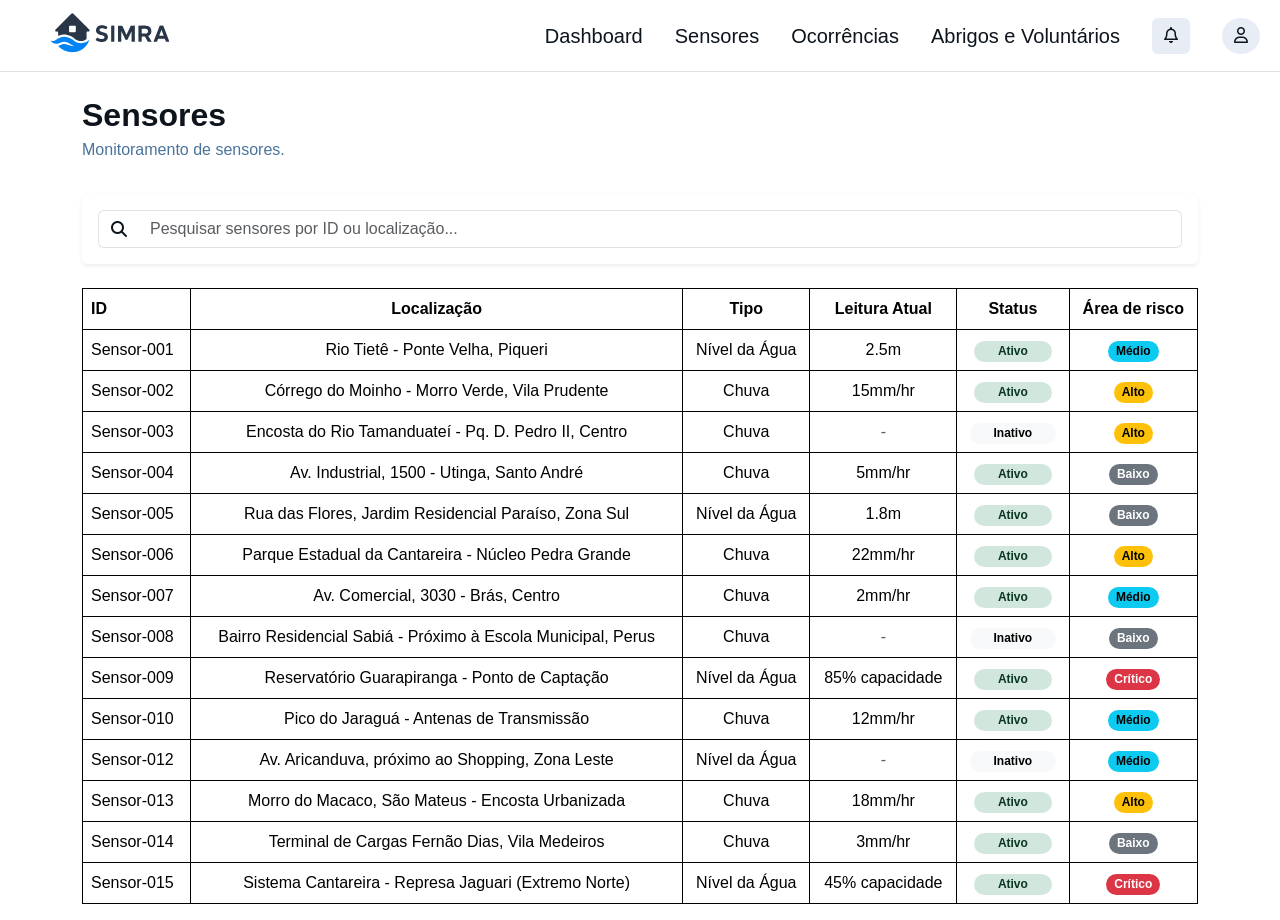
==== src/pages/sensores.html @ 459fa0bb "atualização front-end" ====
<!DOCTYPE html>
<html lang="pt-br">
<head>
    <meta charset="UTF-8">
    <meta name="viewport" content="width=device-width, initial-scale=1.0">
    <title>Sensores - SIMRA</title>
    <link href="https://cdn.jsdelivr.net/npm/bootstrap@5.3.3/dist/css/bootstrap.min.css" rel="stylesheet">
    <link rel="stylesheet" href="https://cdnjs.cloudflare.com/ajax/libs/font-awesome/6.6.0/css/all.min.css">
    <link rel="stylesheet" href="../css/style.css"> 
</head>
<body>

    <nav class="navbar navbar-expand-lg border-bottom bg-white sticky-top">
        <div class="container-fluid">
            <a class="navbar-brand ms-2" href="#"><img src="../img/logoSimra.svg" width="180" height="45" alt="Logo SIMRA"></a>
            <button class="navbar-toggler" type="button" data-bs-toggle="collapse" data-bs-target="#navbarNav" aria-controls="navbarNav" aria-expanded="false" aria-label="Toggle navigation">
                <span class="navbar-toggler-icon"></span>
            </button>
            <div class="collapse navbar-collapse justify-content-end" id="navbarNav">
                <ul class="navbar-nav d-flex align-items-center gap-3 fs-5">
                    <li class="nav-item"><a class="nav-link" href="/src/index.html">Dashboard</a></li>
                    <li class="nav-item"><a class="nav-link active" aria-current="page" href="../pages/sensores.html">Sensores</a></li>
                    <li class="nav-item"><a class="nav-link" href="../pages/ocorrencia.html">Ocorrências</a></li>
                    <li class="nav-item"><a class="nav-link" href="../pages/abrigosevoluntarios.html">Abrigos e Voluntários</a></li>
                    <li class="nav-item">
                        <a class="nav-link" href="#">
                            <button type="button" class="btn btn-secondary btn-md border-0 rounded"><i class="fa-regular fa-bell"></i></button>
                        </a>
                    </li>
                    <li class="nav-item">
                        <a class="nav-link" href="#">
                            <button type="button" class="btn btn-secondary btn-md border-0 rounded-circle"><i class="fa-regular fa-user"></i></button>
                        </a>
                    </li>
                </ul>
            </div>
        </div>
    </nav>

    <div class="container mt-4">
        <div class="d-flex justify-content-between align-items-center mb-3">
            <div>
                <h1 class="h2 fw-bold mb-1 texto-principal">Sensores</h1>
                <p class="texto-secundario">Monitoramento de sensores.</p>
            </div>

        </div>

        <div class="mb-4 p-3 bg-white rounded shadow-sm">
            <div class="input-group">
                <span class="input-group-text bg-transparent border-end-0"><i class="fas fa-search"></i></span>
                <input type="search" class="form-control border-start-0" placeholder="Pesquisar sensores por ID ou localização..." aria-label="Search" id="searchSensoresInput">
            </div>
        </div>

        <div class="table-responsive">
            <table class="table table-hover align-middle">
                <thead>
                    <tr>
                        <th scope="col">ID</th>
                        <th scope="col">Localização</th>
                        <th scope="col">Tipo</th>
                        <th scope="col">Leitura Atual</th>
                        <th scope="col" class="text-center">Status</th> 
                        <th scope="col" class="text-center">Área de risco</th> 
                    </tr>
                </thead>
                <tbody id="sensorsTableBody">
                
                </tbody>
            </table>
        </div>
    </div>

    <div class="modal fade" id="modalDetalhesSensor" tabindex="-1" aria-labelledby="modalDetalhesSensorLabel" aria-hidden="true">
        <div class="modal-dialog modal-xl modal-dialog-scrollable">
            <div class="modal-content">
                <div class="modal-header">
                    <h5 class="modal-title" id="modalDetalhesSensorLabel">Detalhes do Sensor</h5>
                    <button type="button" class="btn-close" data-bs-dismiss="modal" aria-label="Close"></button>
                </div>
                <div class="modal-body">
                    <div class="row">
                        <div class="col-md-6">
                            <h6>Informações Gerais</h6>
                            <dl class="row">
                                <dt class="col-sm-4">ID do Sensor:</dt>
                                <dd class="col-sm-8" id="detalheSensorId"></dd>
                                <dt class="col-sm-4">Localização:</dt>
                                <dd class="col-sm-8" id="detalheSensorLocalizacao"></dd>
                                <dt class="col-sm-4">Tipo:</dt>
                                <dd class="col-sm-8" id="detalheSensorTipo"></dd>
                                <dt class="col-sm-4">Leitura Atual:</dt>
                                <dd class="col-sm-8" id="detalheSensorLeituraAtual"></dd>
                                <dt class="col-sm-4">Status:</dt>
                                <dd class="col-sm-8"><span id="detalheSensorStatus" class="badge"></span></dd>
                                <dt class="col-sm-4">Área de Risco:</dt>
                                <dd class="col-sm-8" id="detalheSensorAreaRisco"></dd>
                            </dl>
                        </div>
                        <div class="col-md-6">
                            <h6>Observações</h6>
                            <p id="detalheSensorObservacoes" class="text-muted">Nenhuma observação adicional no momento.</p>
                        </div>
                    </div>
                    <hr>
                    <h6>Histórico de Leituras</h6>
                    <div id="detalheSensorHistoricoLeituras" class="list-group list-group-flush mb-3" style="max-height: 200px; overflow-y: auto;">
                        
                    </div>
                    <hr>
                    <h6>Histórico de Manutenções</h6>
                    <div id="detalheSensorHistoricoManutencoes" class="list-group list-group-flush" style="max-height: 200px; overflow-y: auto;">
                   
                    </div>
                </div>
                <div class="modal-footer">
                    <button type="button" class="btn btn-secondary" data-bs-dismiss="modal">Fechar</button>
                </div>
            </div>
        </div>
    </div>


    <script src="https://cdn.jsdelivr.net/npm/bootstrap@5.3.3/dist/js/bootstrap.bundle.min.js"></script>
    <script src="../js/sensores.js"></script>
</body>
</html>
---- src/css/style.css ----
* {
    font-family: "Public Sans", sans-serif;
}

i {
    color: #0D141C;
}

i:hover {
    color: #4A739C;
}

.texto-principal {
    color: #0D141C;
}

.texto-secundario {
    color: #4A739C;
}

/* Topo */

.alerta {
    border-left: #F6696C 7px solid;
}

.alerta button {
    color: #0D141C;
}

.alerta button:hover{
    color: #4A739C;
}

/* Fim */

td, th {
    border: 1px solid black;
    text-align: left; /* Padrão para todas as colunas */
    padding: 8px;
}


/* Alterações nas classes Bootstrap */

.btn-secondary {
    background-color: #E8EDF5 !important;
}

.btn-secondary:hover {
    background-color: #DFE9F7 !important;
    color: #4A739C !important;
}

.nav-link {
    color: #0D141C !important;
}

.nav-link:hover {
    color: #4A739C !important;
}

/* --- Centralização para a Tabela de Abrigos --- */
/* Alvo: tabelas com classes "table" e "text-dark" (sua tabela de Abrigos) */
.table.text-dark th:nth-child(3), /* Cabeçalho: Capacidade */
.table.text-dark th:nth-child(4), /* Cabeçalho: Vagas disponíveis */
.table.text-dark th:nth-child(5)  /* Cabeçalho: Telefone (Abrigos) */ {
  text-align: center;
}

.table.text-dark td:nth-child(3), /* Dados: Capacidade */
.table.text-dark td:nth-child(4), /* Dados: Vagas disponíveis */
.table.text-dark td:nth-child(5)  /* Dados: Telefone (Abrigos) */ {
  text-align: center;
}

/* --- Centralização para a Tabela de Voluntários --- */
/* Alvo: tabelas com classes "table" e "align-middle" (sua tabela de Voluntários) */
.table.align-middle th:nth-child(2), /* Cabeçalho: Telefone (Voluntários) */
.table.align-middle th:nth-child(3), /* Cabeçalho: Especialidade */
.table.align-middle th:nth-child(4)  /* Cabeçalho: Disponibilidade */ {
  text-align: center;
}

.table.align-middle td:nth-child(2), /* Dados: Telefone (Voluntários) */
.table.align-middle td:nth-child(3), /* Dados: Especialidade */
.table.align-middle td:nth-child(4)  /* Dados: Disponibilidade */ {
  text-align: center;
}
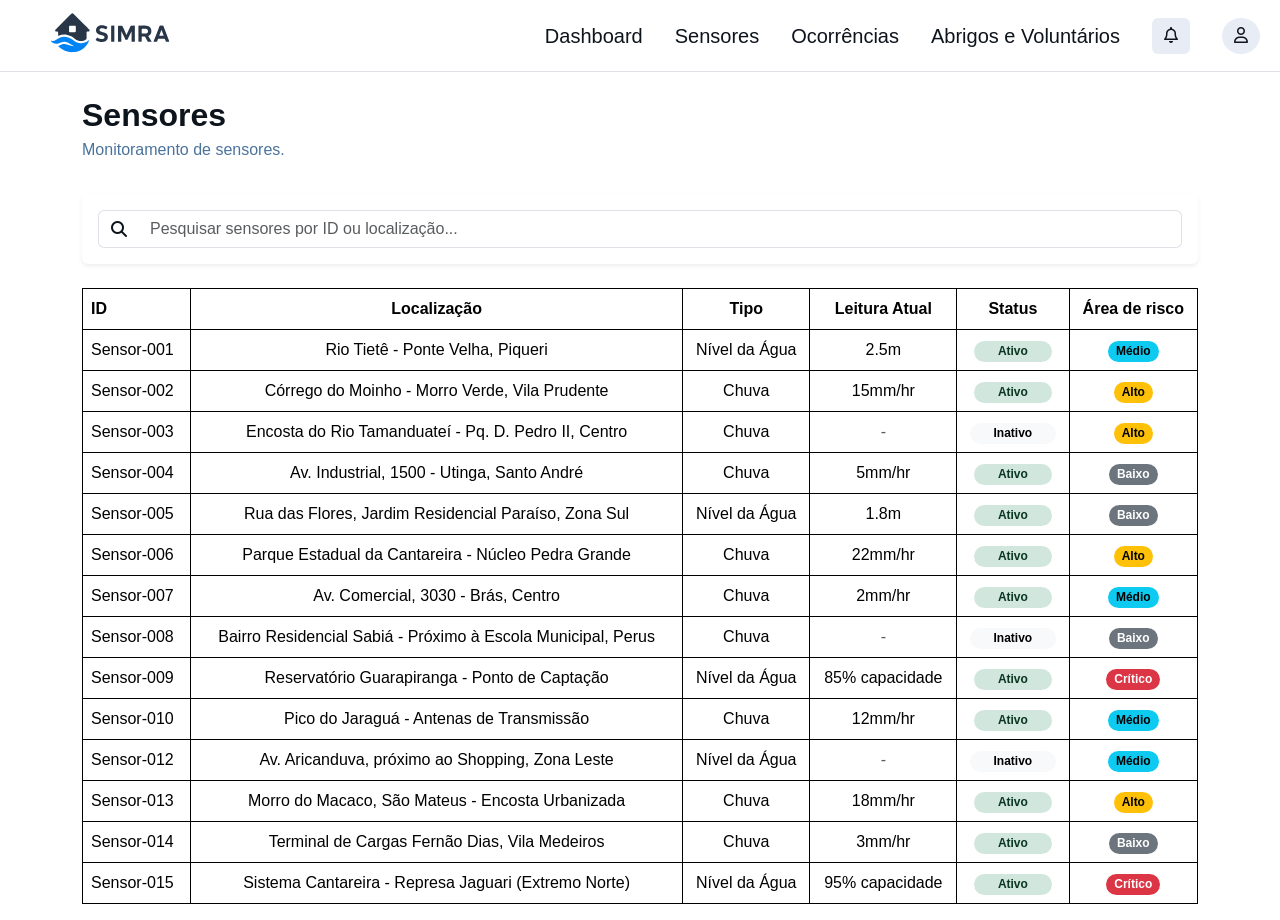
==== commit 898dbcdd: "alterações sensores.js" ====
--- a/src/pages/sensores.html
+++ b/src/pages/sensores.html
@@ -76,7 +76,7 @@
         <div class="modal-dialog modal-xl modal-dialog-scrollable">
             <div class="modal-content">
                 <div class="modal-header">
-                    <h5 class="modal-title" id="modalDetalhesSensorLabel">Detalhes do Sensor</h5>
+                    <h5 class="modal-title" id="modalDetalhesSensorLabel">Detalhes</h5>
                     <button type="button" class="btn-close" data-bs-dismiss="modal" aria-label="Close"></button>
                 </div>
                 <div class="modal-body">
